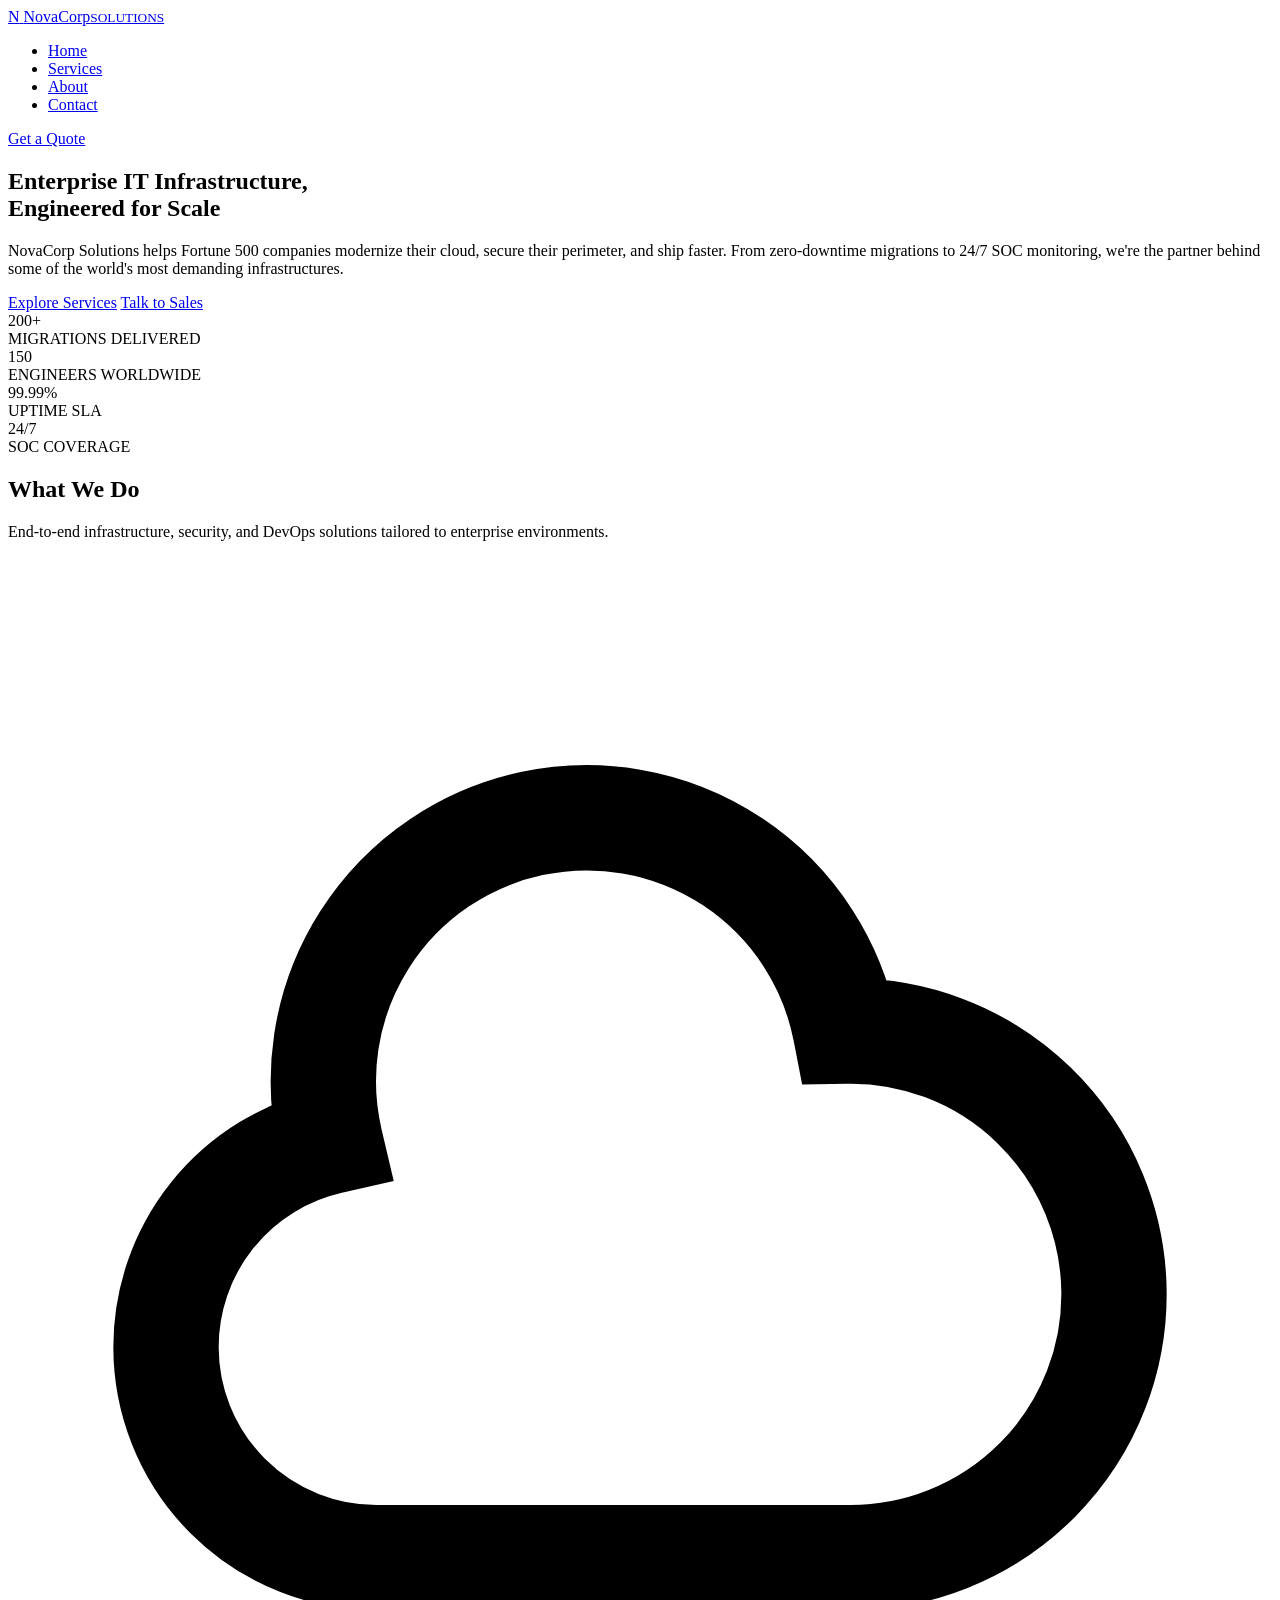
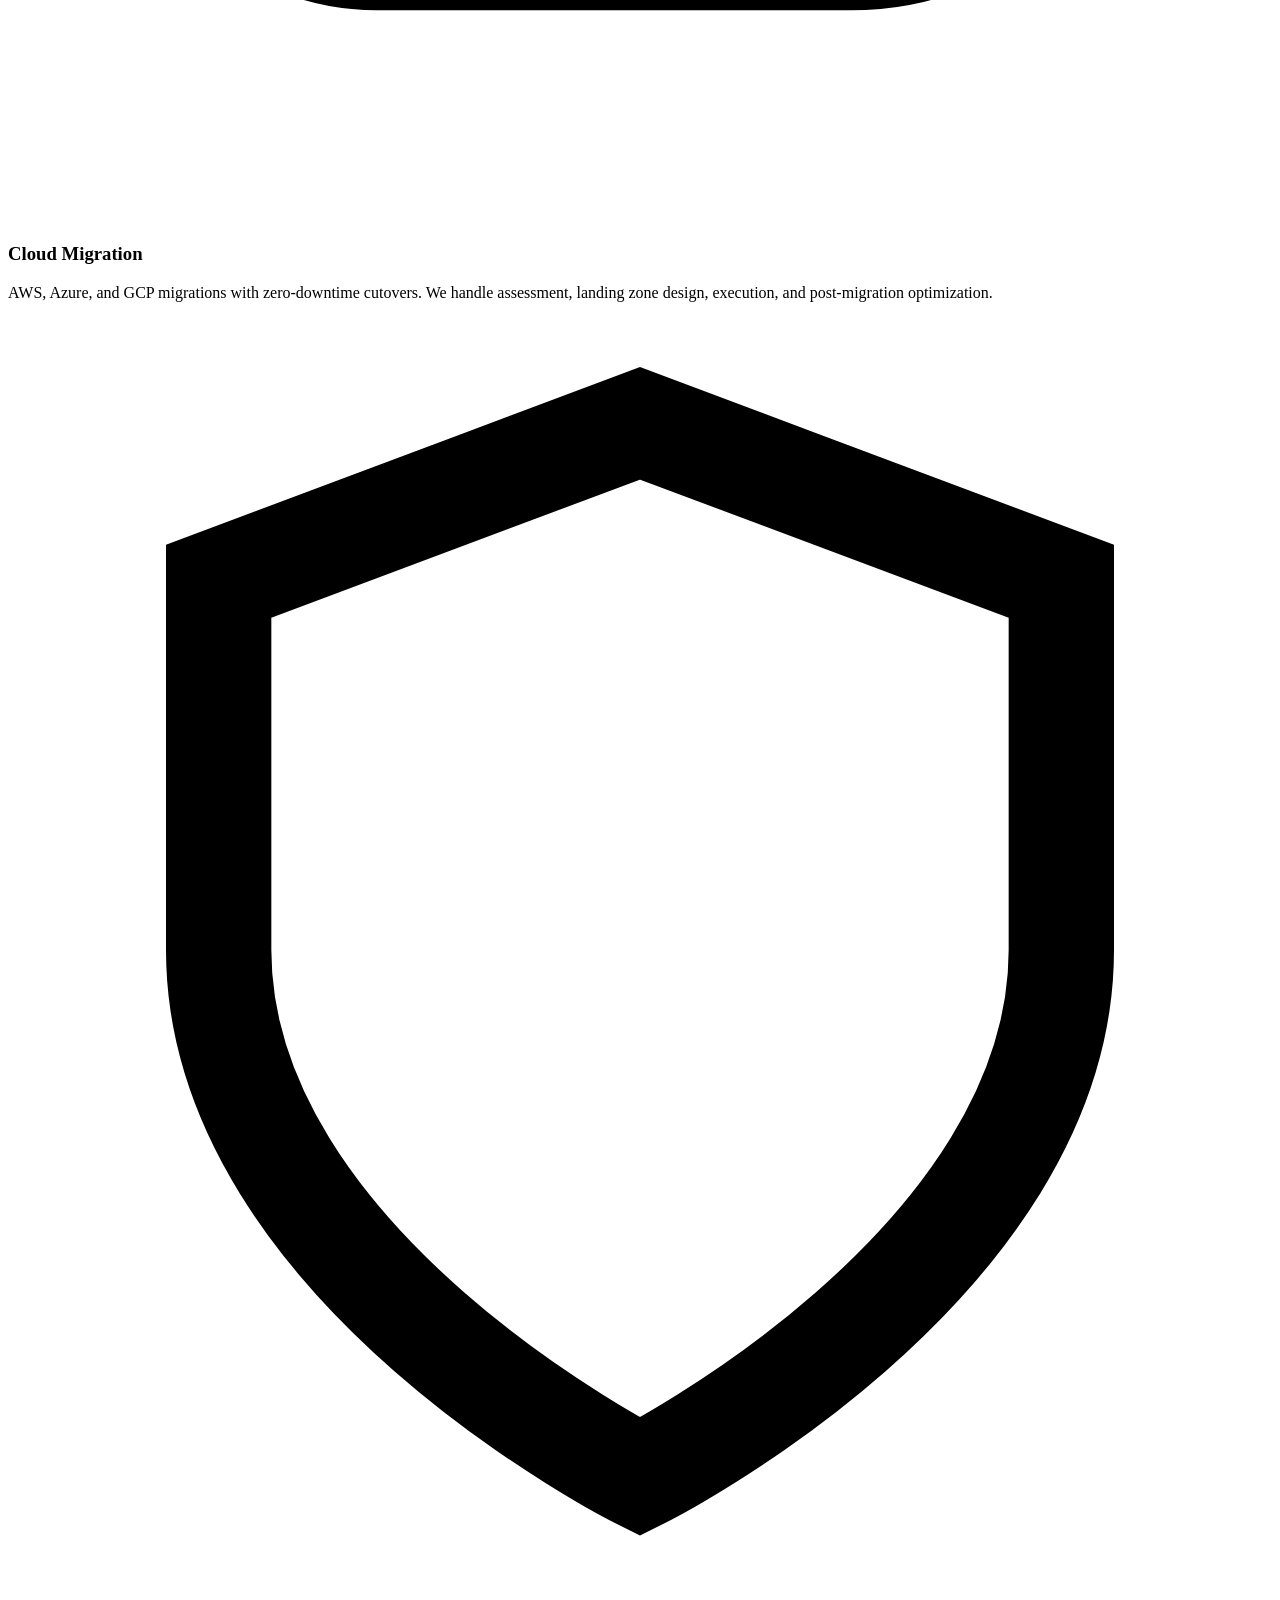
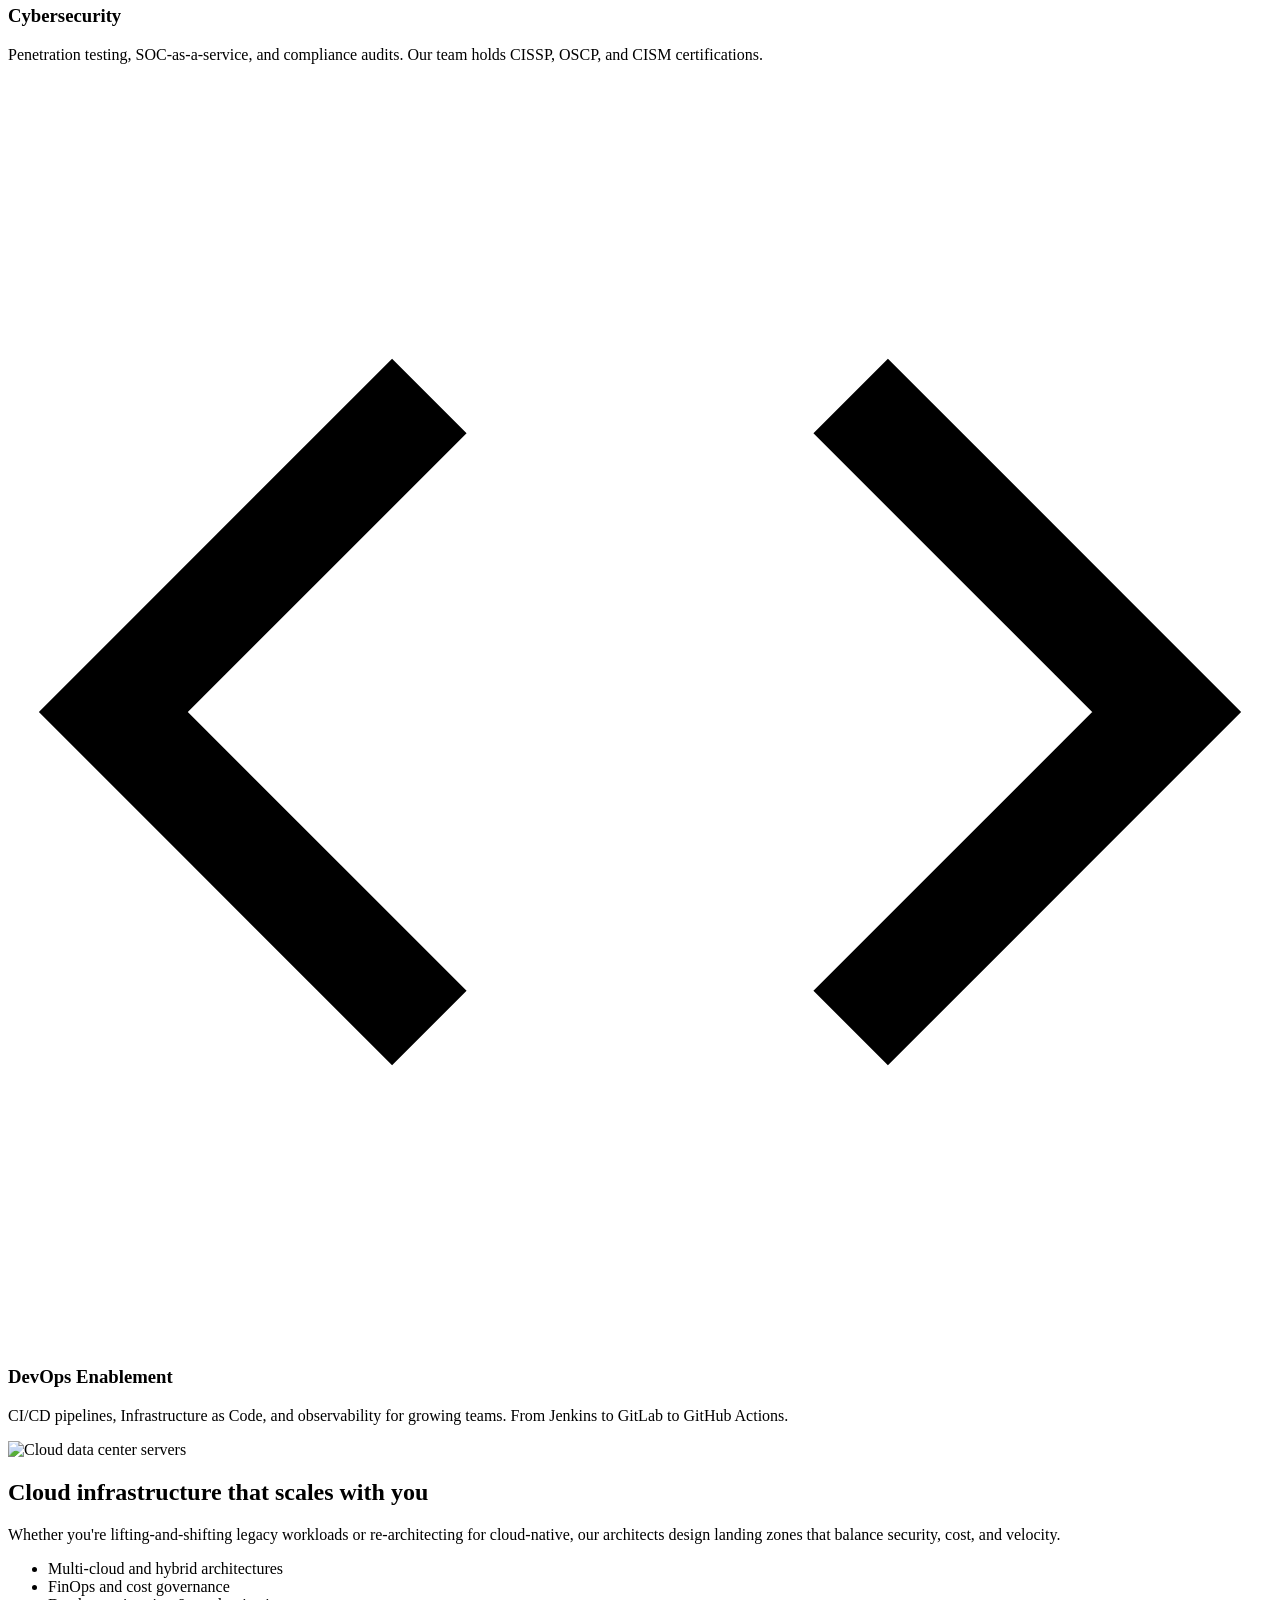
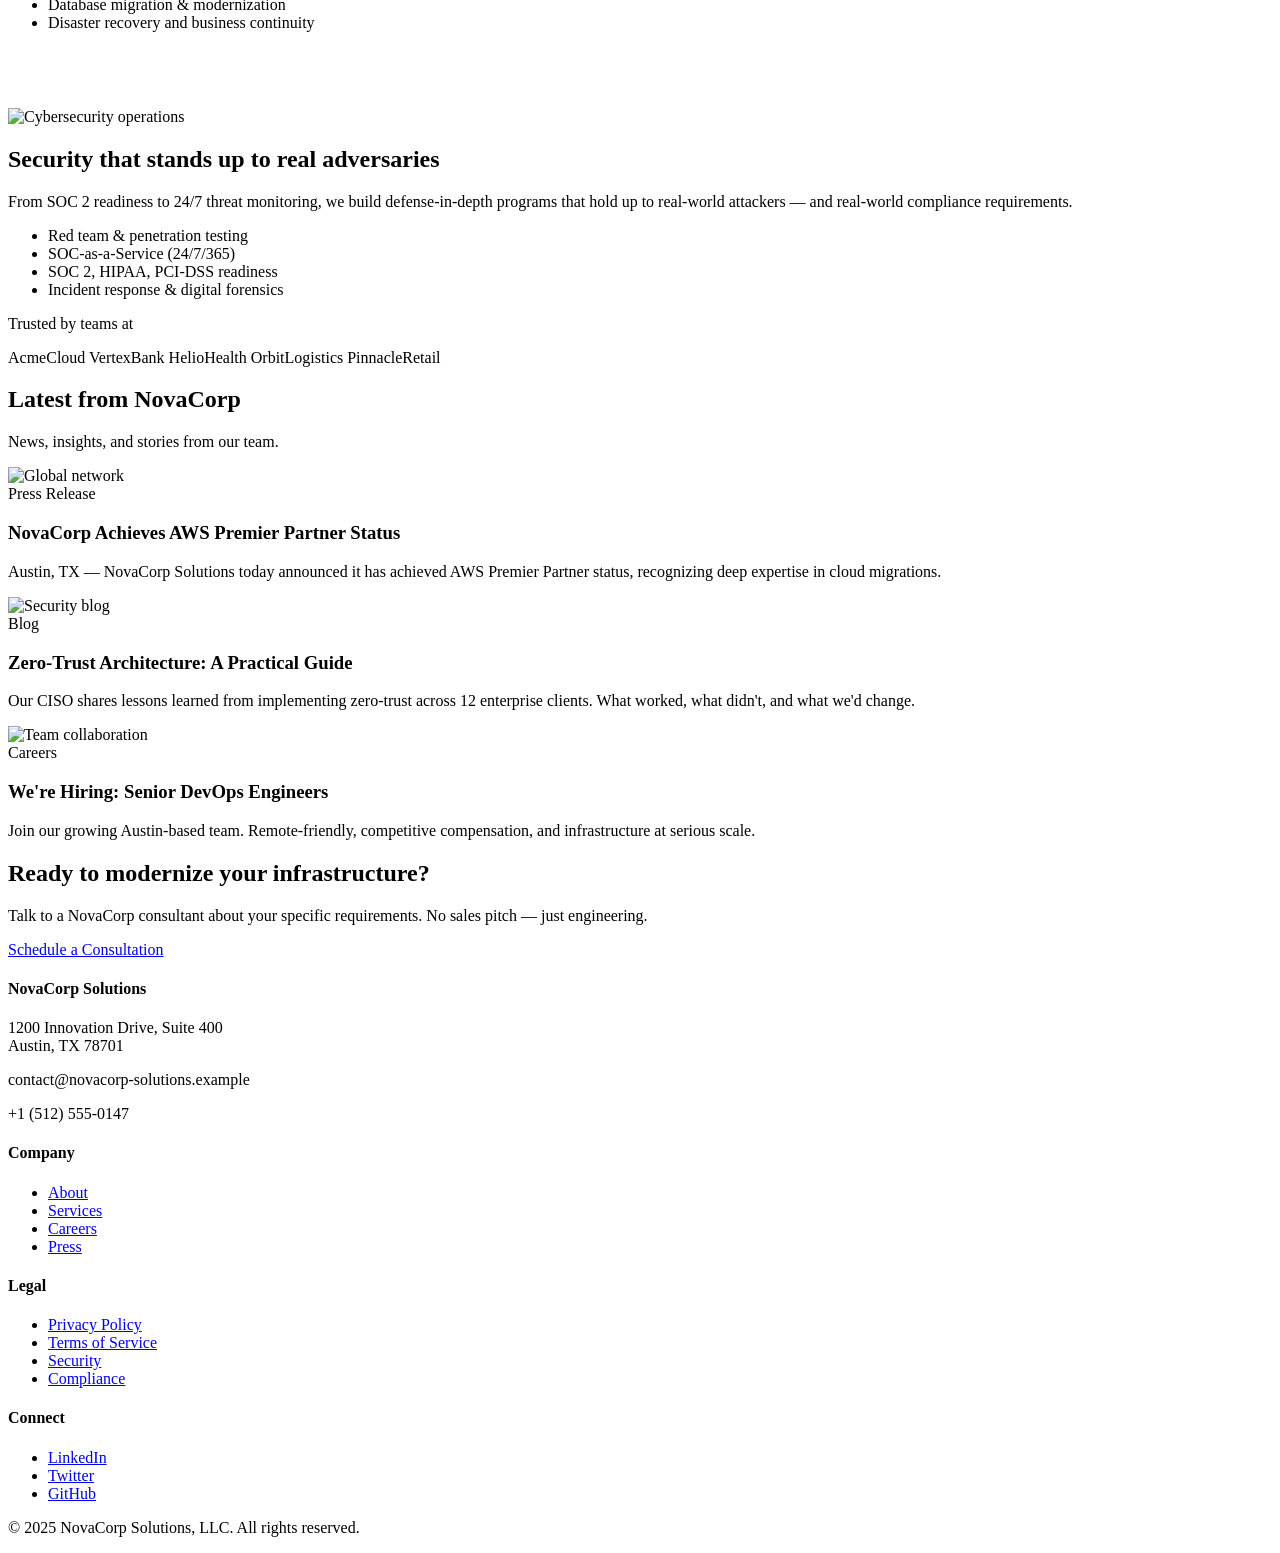
==== index.html @ da63c5ea "Initial Site Upload" ====
<!DOCTYPE html>
<html lang="en">
<head>
    <meta charset="UTF-8">
    <meta name="viewport" content="width=device-width, initial-scale=1.0">
    <meta name="description" content="NovaCorp Solutions - Enterprise IT consulting, cloud infrastructure, and cybersecurity services.">
    <meta name="author" content="NovaCorp Web Team">
    <meta name="generator" content="NovaCorp CMS v2.4.1">
    <title>NovaCorp Solutions | Enterprise IT & Cloud Consulting</title>
    <link rel="stylesheet" href="css/style.css">
    <!-- Dev note: staging deployed from ci-runner-04.novacorp.internal -->
</head>
<body>

<header class="site-header">
    <div class="container nav-wrap">
        <a href="index.html" class="logo">
            <span class="logo-mark">N</span>
            <span class="logo-text">NovaCorp<small>SOLUTIONS</small></span>
        </a>
        <nav><ul>
            <li><a href="index.html" class="active">Home</a></li>
            <li><a href="services.html">Services</a></li>
            <li><a href="about.html">About</a></li>
            <li><a href="contact.html">Contact</a></li>
        </ul></nav>
        <a href="contact.html" class="btn btn-primary">Get a Quote</a>
    </div>
</header>

<section class="hero">
    <div class="container">
        <h1>Enterprise IT Infrastructure,<br><span>Engineered for Scale</span></h1>
        <p>NovaCorp Solutions helps Fortune 500 companies modernize their cloud, secure their perimeter, and ship faster. From zero-downtime migrations to 24/7 SOC monitoring, we're the partner behind some of the world's most demanding infrastructures.</p>
        <div class="hero-actions">
            <a href="services.html" class="btn btn-primary">Explore Services</a>
            <a href="contact.html" class="btn btn-white">Talk to Sales</a>
        </div>
    </div>
</section>

<section class="stats-bar">
    <div class="container stats-grid">
        <div><div class="stat-num">200+</div><div class="stat-label">MIGRATIONS DELIVERED</div></div>
        <div><div class="stat-num">150</div><div class="stat-label">ENGINEERS WORLDWIDE</div></div>
        <div><div class="stat-num">99.99%</div><div class="stat-label">UPTIME SLA</div></div>
        <div><div class="stat-num">24/7</div><div class="stat-label">SOC COVERAGE</div></div>
    </div>
</section>

<section class="section">
    <div class="container">
        <h2 class="section-title">What We Do</h2>
        <p class="section-subtitle">End-to-end infrastructure, security, and DevOps solutions tailored to enterprise environments.</p>
        <div class="grid-3">
            <div class="card">
                <div class="card-icon">
                    <svg fill="none" stroke="currentColor" stroke-width="2" viewBox="0 0 24 24"><path d="M3 15a4 4 0 004 4h9a5 5 0 10-.1-9.999 5.002 5.002 0 10-9.78 2.096A4.001 4.001 0 003 15z"/></svg>
                </div>
                <h3>Cloud Migration</h3>
                <p>AWS, Azure, and GCP migrations with zero-downtime cutovers. We handle assessment, landing zone design, execution, and post-migration optimization.</p>
            </div>
            <div class="card">
                <div class="card-icon">
                    <svg fill="none" stroke="currentColor" stroke-width="2" viewBox="0 0 24 24"><path d="M12 22s8-4 8-10V5l-8-3-8 3v7c0 6 8 10 8 10z"/></svg>
                </div>
                <h3>Cybersecurity</h3>
                <p>Penetration testing, SOC-as-a-service, and compliance audits. Our team holds CISSP, OSCP, and CISM certifications.</p>
            </div>
            <div class="card">
                <div class="card-icon">
                    <svg fill="none" stroke="currentColor" stroke-width="2" viewBox="0 0 24 24"><path d="M16 18l6-6-6-6M8 6l-6 6 6 6"/></svg>
                </div>
                <h3>DevOps Enablement</h3>
                <p>CI/CD pipelines, Infrastructure as Code, and observability for growing teams. From Jenkins to GitLab to GitHub Actions.</p>
            </div>
        </div>
    </div>
</section>

<section class="section-alt">
    <div class="container">
        <div class="feature-row" style="padding: 0 0 60px;">
            <div class="feature-image">
                <img src="https://images.unsplash.com/photo-1558494949-ef010cbdcc31?w=900&q=80" alt="Cloud data center servers">
            </div>
            <div class="feature-text">
                <h2>Cloud infrastructure that scales with you</h2>
                <p>Whether you're lifting-and-shifting legacy workloads or re-architecting for cloud-native, our architects design landing zones that balance security, cost, and velocity.</p>
                <ul>
                    <li>Multi-cloud and hybrid architectures</li>
                    <li>FinOps and cost governance</li>
                    <li>Database migration & modernization</li>
                    <li>Disaster recovery and business continuity</li>
                </ul>
            </div>
        </div>
    </div>
</section>

<section class="section">
    <div class="container">
        <div class="feature-row reverse" style="padding: 0;">
            <div class="feature-image">
                <img src="https://images.unsplash.com/photo-1563986768609-322da13575f3?w=900&q=80" alt="Cybersecurity operations">
            </div>
            <div class="feature-text">
                <h2>Security that stands up to real adversaries</h2>
                <p>From SOC 2 readiness to 24/7 threat monitoring, we build defense-in-depth programs that hold up to real-world attackers — and real-world compliance requirements.</p>
                <ul>
                    <li>Red team & penetration testing</li>
                    <li>SOC-as-a-Service (24/7/365)</li>
                    <li>SOC 2, HIPAA, PCI-DSS readiness</li>
                    <li>Incident response & digital forensics</li>
                </ul>
            </div>
        </div>
    </div>
</section>

<section class="trust section-alt section-tight">
    <div class="container">
        <p class="trust-label">Trusted by teams at</p>
        <div class="logos">
            <span>AcmeCloud</span>
            <span>VertexBank</span>
            <span>HelioHealth</span>
            <span>OrbitLogistics</span>
            <span>PinnacleRetail</span>
        </div>
    </div>
</section>

<section class="section">
    <div class="container">
        <h2 class="section-title">Latest from NovaCorp</h2>
        <p class="section-subtitle">News, insights, and stories from our team.</p>
        <div class="grid-3">
            <div class="card news-card">
                <img src="https://images.unsplash.com/photo-1451187580459-43490279c0fa?w=600&q=80" alt="Global network">
                <div class="news-body">
                    <span class="news-tag">Press Release</span>
                    <h3>NovaCorp Achieves AWS Premier Partner Status</h3>
                    <p>Austin, TX — NovaCorp Solutions today announced it has achieved AWS Premier Partner status, recognizing deep expertise in cloud migrations.</p>
                </div>
            </div>
            <div class="card news-card">
                <img src="https://images.unsplash.com/photo-1614064641938-3bbee52942c7?w=600&q=80" alt="Security blog">
                <div class="news-body">
                    <span class="news-tag">Blog</span>
                    <h3>Zero-Trust Architecture: A Practical Guide</h3>
                    <p>Our CISO shares lessons learned from implementing zero-trust across 12 enterprise clients. What worked, what didn't, and what we'd change.</p>
                </div>
            </div>
            <div class="card news-card">
                <img src="https://images.unsplash.com/photo-1522071820081-009f0129c71c?w=600&q=80" alt="Team collaboration">
                <div class="news-body">
                    <span class="news-tag">Careers</span>
                    <h3>We're Hiring: Senior DevOps Engineers</h3>
                    <p>Join our growing Austin-based team. Remote-friendly, competitive compensation, and infrastructure at serious scale.</p>
                </div>
            </div>
        </div>
    </div>
</section>

<div class="container">
    <div class="cta-banner">
        <h2>Ready to modernize your infrastructure?</h2>
        <p>Talk to a NovaCorp consultant about your specific requirements. No sales pitch — just engineering.</p>
        <a href="contact.html" class="btn btn-white">Schedule a Consultation</a>
    </div>
</div>

<footer class="site-footer">
    <div class="container footer-grid">
        <div>
            <h4>NovaCorp Solutions</h4>
            <p>1200 Innovation Drive, Suite 400<br>Austin, TX 78701</p>
            <p>contact@novacorp-solutions.example</p>
            <p>+1 (512) 555-0147</p>
        </div>
        <div>
            <h4>Company</h4>
            <ul>
                <li><a href="about.html">About</a></li>
                <li><a href="services.html">Services</a></li>
                <li><a href="contact.html">Careers</a></li>
                <li><a href="#">Press</a></li>
            </ul>
        </div>
        <div>
            <h4>Legal</h4>
            <ul>
                <li><a href="#">Privacy Policy</a></li>
                <li><a href="#">Terms of Service</a></li>
                <li><a href=".well-known/security.txt">Security</a></li>
                <li><a href="#">Compliance</a></li>
            </ul>
        </div>
        <div>
            <h4>Connect</h4>
            <ul>
                <li><a href="#">LinkedIn</a></li>
                <li><a href="#">Twitter</a></li>
                <li><a href="#">GitHub</a></li>
            </ul>
        </div>
    </div>
    <div class="footer-bottom">
        <p>&copy; 2025 NovaCorp Solutions, LLC. All rights reserved.</p>
        <!-- Internal admin console: https://admin-portal.novacorp-solutions.example (VPN required) -->
    </div>
</footer>

<script>
    window.NOVACORP_CONFIG = {
        apiBase: "https://api-internal.novacorp-solutions.example/v1",
        publicKey: "pk_live_51NovaCorp8f3a2b9c1d",
        analyticsKey: "AK-9921-NOVA-7734"
    };
    console.log("NovaCorp app v2.4.1 loaded");
</script>
<script src="js/main.js"></script>
</body>
</html>
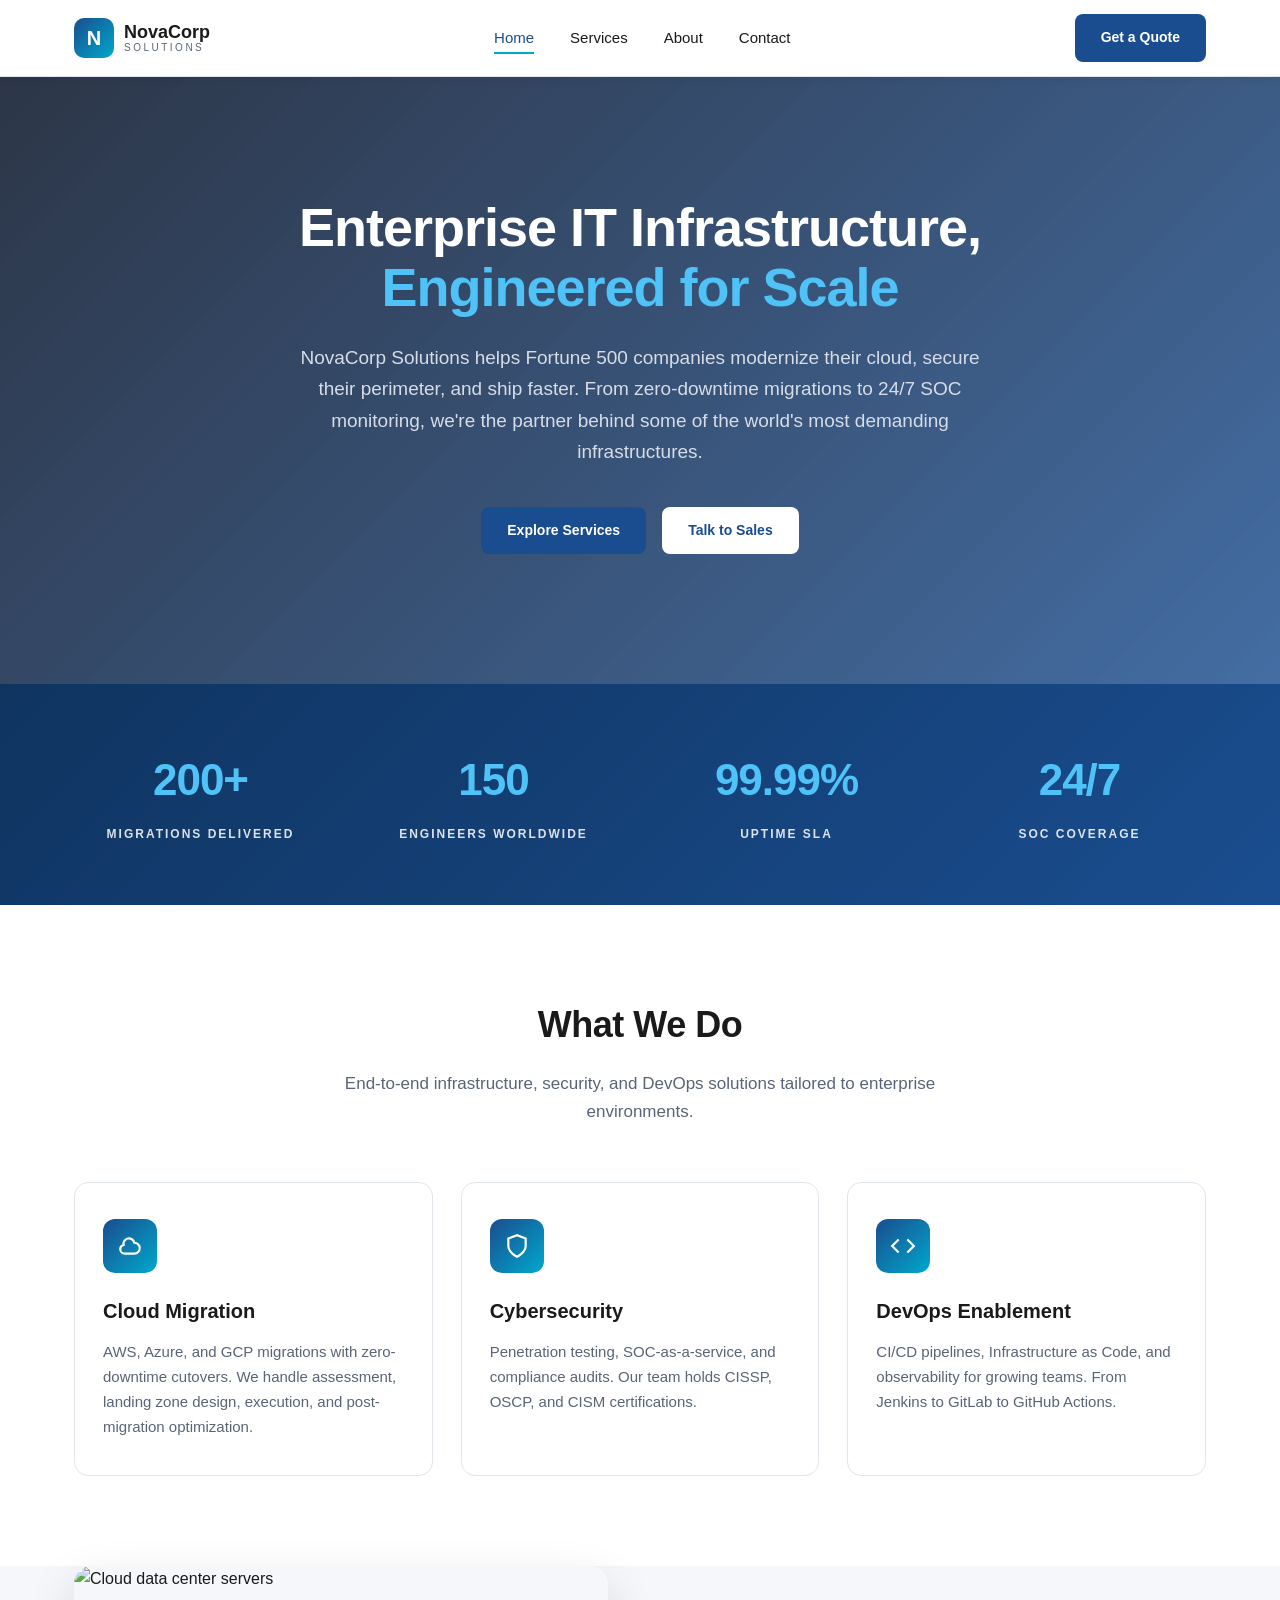
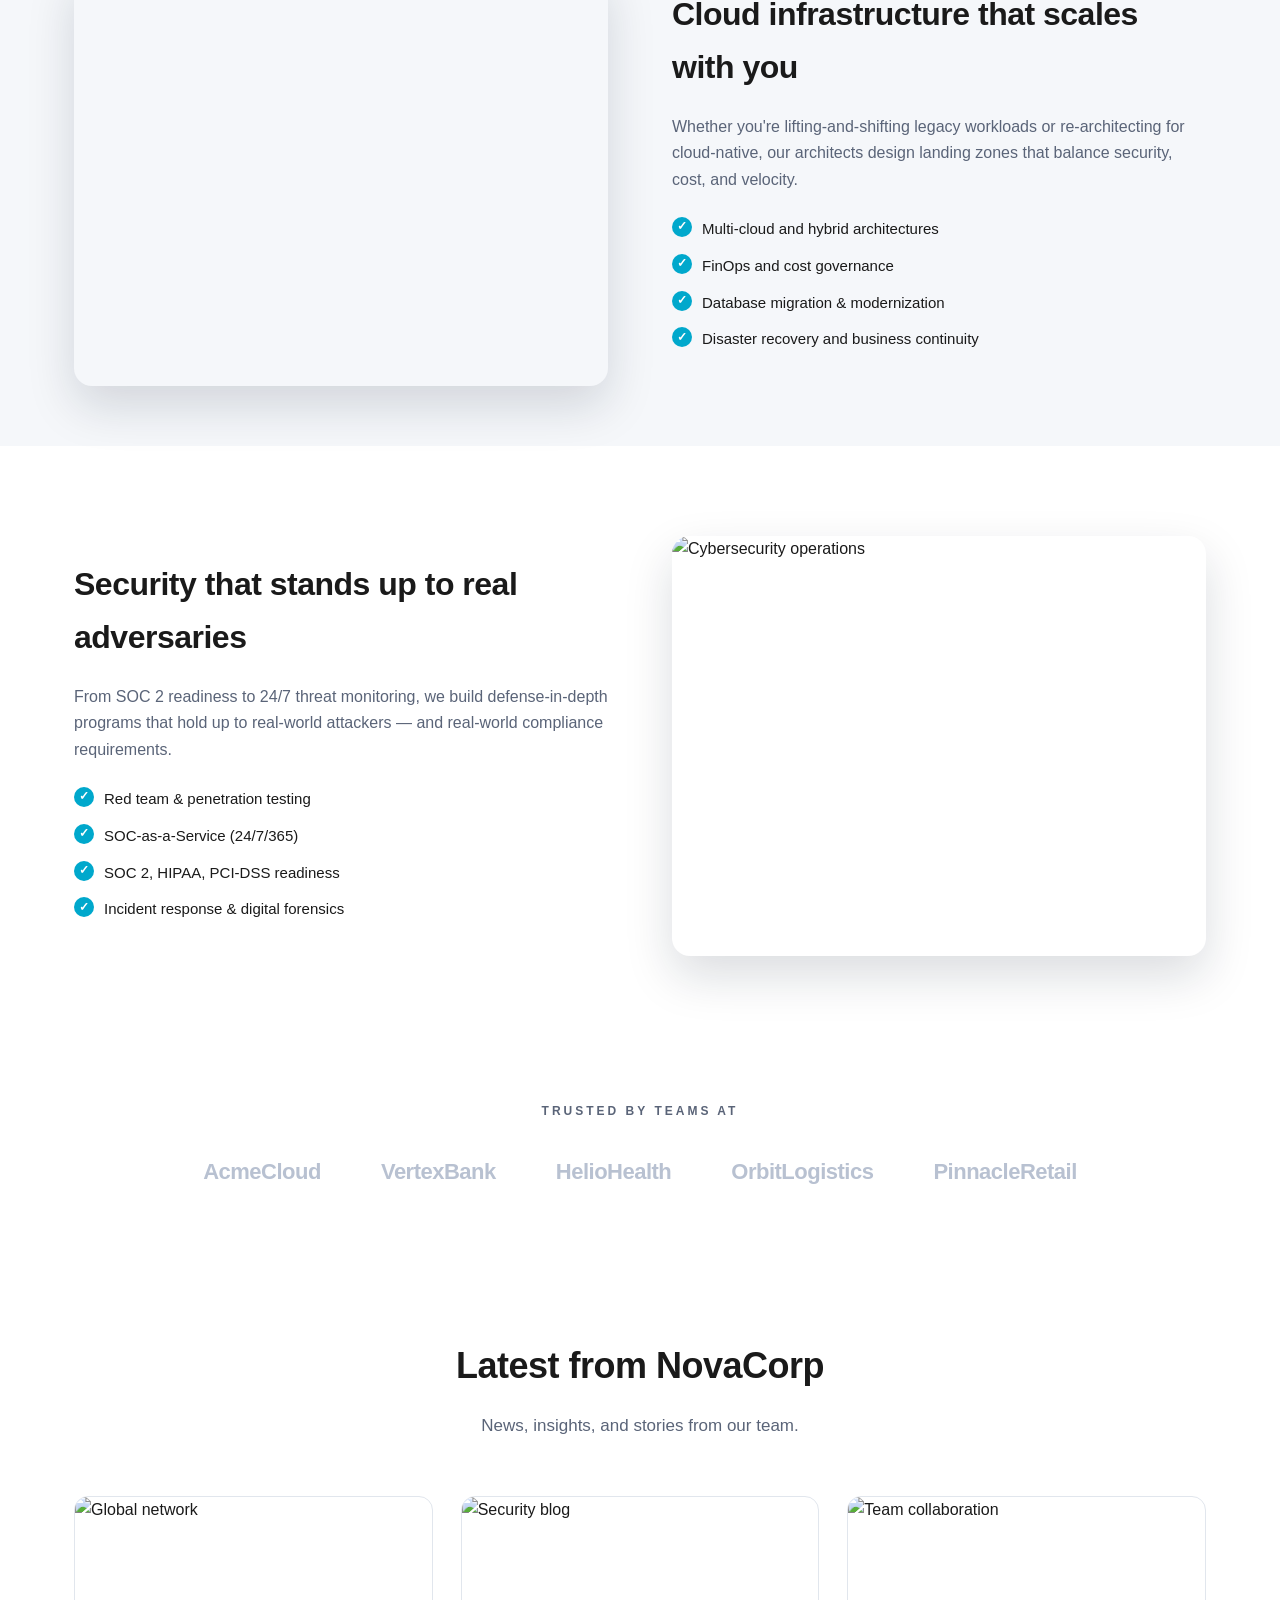
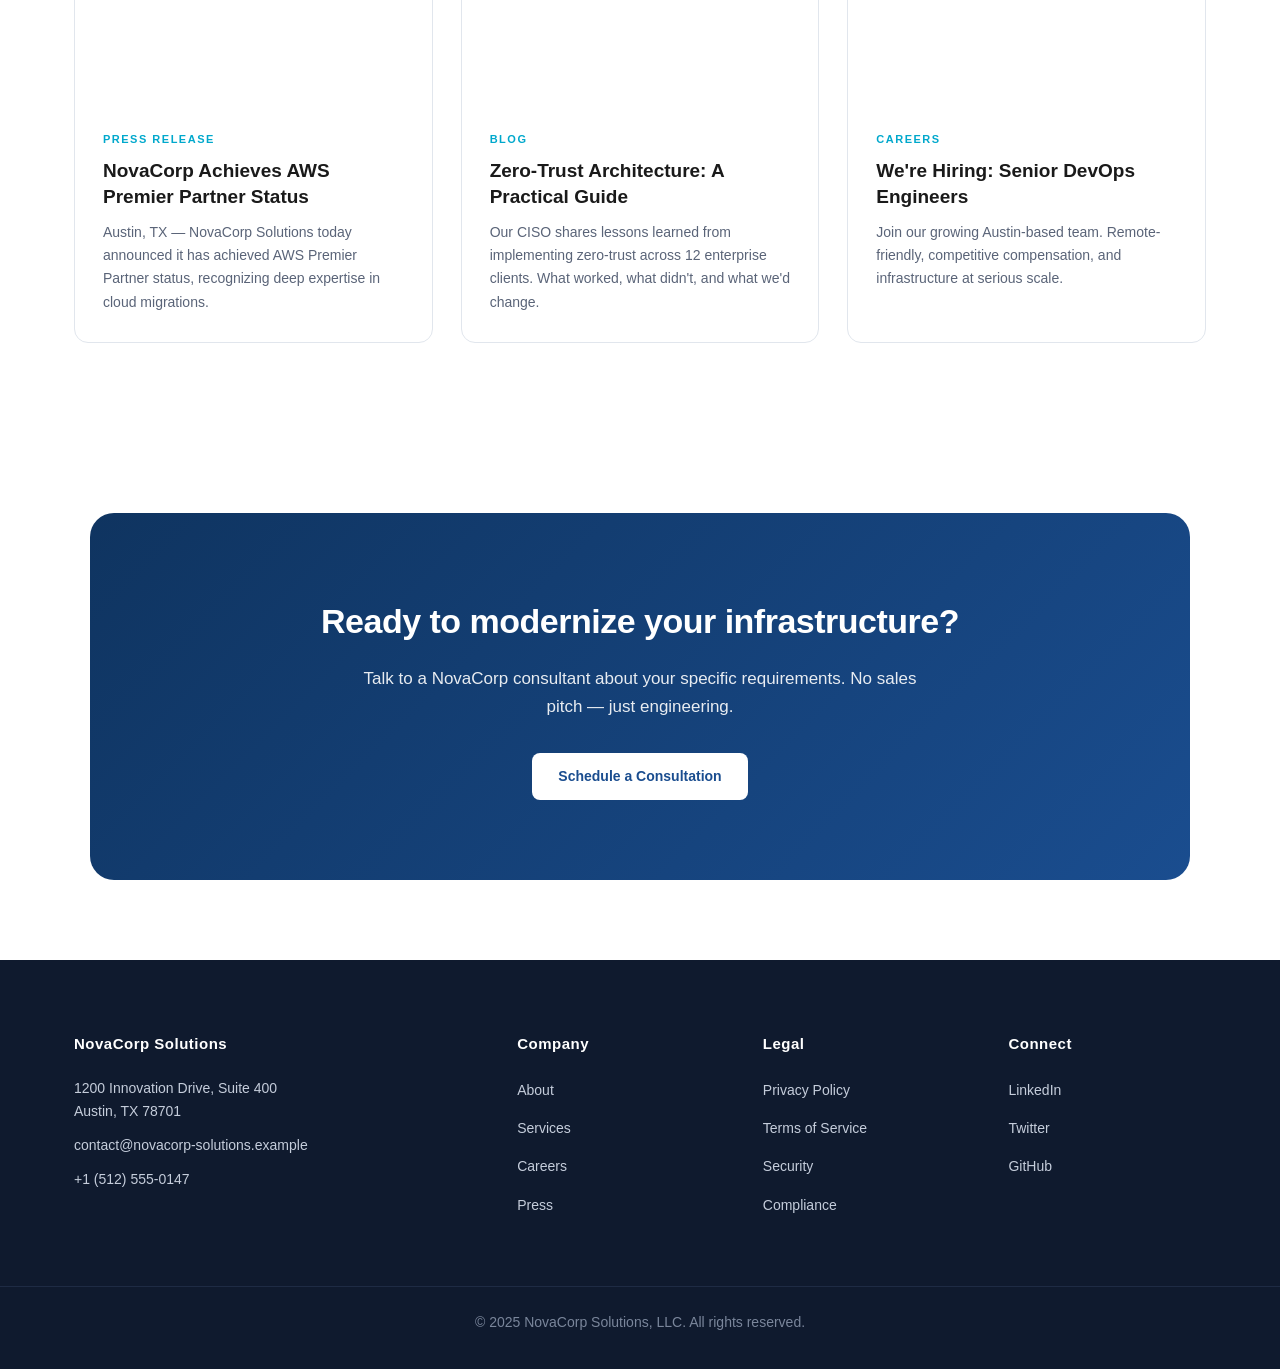
==== commit daa27d1e: "Fix link to security.txt in index.html" ====
--- a/index.html
+++ b/index.html
@@ -194,7 +194,7 @@
             <ul>
                 <li><a href="#">Privacy Policy</a></li>
                 <li><a href="#">Terms of Service</a></li>
-                <li><a href=".well-known/security.txt">Security</a></li>
+                <li><a href="well-known/security.txt">Security</a></li>
                 <li><a href="#">Compliance</a></li>
             </ul>
         </div>
@@ -223,4 +223,4 @@
 </script>
 <script src="js/main.js"></script>
 </body>
-</html>+</html>
--- a/css/style.css
+++ b/css/style.css
@@ -0,0 +1,645 @@
+/* ============================================
+   NovaCorp Solutions — Master Stylesheet
+   ============================================ */
+
+* { margin: 0; padding: 0; box-sizing: border-box; }
+
+:root {
+    --primary: #1a4d8f;
+    --primary-dark: #0f3460;
+    --accent: #00a8cc;
+    --accent-light: #4fc3f7;
+    --text: #1a1a1a;
+    --muted: #5a6478;
+    --bg-light: #f5f7fa;
+    --bg-lighter: #fafbfd;
+    --border: #e1e6ed;
+    --white: #ffffff;
+    --shadow-sm: 0 2px 8px rgba(15,26,46,0.06);
+    --shadow-md: 0 12px 32px rgba(15,26,46,0.10);
+    --shadow-lg: 0 20px 48px rgba(15,26,46,0.15);
+}
+
+html { scroll-behavior: smooth; }
+
+body {
+    font-family: -apple-system, BlinkMacSystemFont, "Segoe UI", Roboto, Helvetica, Arial, sans-serif;
+    color: var(--text);
+    line-height: 1.65;
+    -webkit-font-smoothing: antialiased;
+    background: var(--white);
+}
+
+img { max-width: 100%; display: block; }
+a { color: var(--primary); }
+
+.container {
+    max-width: 1180px;
+    margin: 0 auto;
+    padding: 0 24px;
+}
+
+/* ============ HEADER ============ */
+.site-header {
+    background: var(--white);
+    border-bottom: 1px solid var(--border);
+    position: sticky;
+    top: 0;
+    z-index: 100;
+    box-shadow: var(--shadow-sm);
+}
+.nav-wrap {
+    display: flex;
+    align-items: center;
+    justify-content: space-between;
+    height: 76px;
+}
+.logo {
+    display: flex;
+    align-items: center;
+    gap: 10px;
+    text-decoration: none;
+    color: var(--text);
+}
+.logo-mark {
+    width: 40px; height: 40px;
+    background: linear-gradient(135deg, var(--primary), var(--accent));
+    color: #fff;
+    border-radius: 10px;
+    display: grid; place-items: center;
+    font-weight: 800; font-size: 20px;
+}
+.logo-text {
+    font-weight: 700; font-size: 18px; line-height: 1.1;
+}
+.logo-text small {
+    display: block; font-size: 10px; font-weight: 500;
+    color: var(--muted); letter-spacing: 2.5px;
+}
+nav ul { display: flex; gap: 36px; list-style: none; }
+nav a {
+    text-decoration: none; color: var(--text);
+    font-weight: 500; font-size: 15px;
+    padding: 6px 0; transition: color 0.2s;
+}
+nav a:hover, nav a.active { color: var(--primary); }
+nav a.active { border-bottom: 2px solid var(--accent); }
+
+/* ============ BUTTONS ============ */
+.btn {
+    display: inline-block;
+    padding: 12px 26px;
+    border-radius: 8px;
+    text-decoration: none;
+    font-weight: 600;
+    font-size: 14px;
+    transition: all 0.2s;
+    cursor: pointer;
+    border: none;
+    font-family: inherit;
+}
+.btn-primary { background: var(--primary); color: #fff; }
+.btn-primary:hover { background: var(--primary-dark); }
+.btn-outline {
+    border: 1.5px solid var(--primary);
+    color: var(--primary);
+    background: transparent;
+}
+.btn-outline:hover { background: var(--primary); color: #fff; }
+.btn-white { background: #fff; color: var(--primary); }
+.btn-white:hover { background: #f0f4f9; }
+
+/* ============ PAGE HERO (subpages) ============ */
+.page-header {
+    padding: 80px 0 60px;
+    background: linear-gradient(135deg, var(--primary-dark) 0%, var(--primary) 100%);
+    color: #fff;
+    text-align: center;
+}
+.page-header h1 {
+    font-size: 44px;
+    font-weight: 800;
+    margin-bottom: 16px;
+    letter-spacing: -0.5px;
+}
+.page-header p {
+    font-size: 17px;
+    opacity: 0.9;
+    max-width: 680px;
+    margin: 0 auto;
+}
+
+/* ============ HOME HERO ============ */
+.hero {
+    position: relative;
+    padding: 120px 0 130px;
+    background:
+        linear-gradient(135deg, rgba(15,26,46,0.88) 0%, rgba(26,77,143,0.82) 100%),
+        url('https://images.unsplash.com/photo-1470071459604-3b5ec3a7fe05?w=1920&q=80') center/cover no-repeat;
+    color: #fff;
+    text-align: center;
+}
+.hero h1 {
+    font-size: 54px;
+    font-weight: 800;
+    line-height: 1.12;
+    max-width: 900px;
+    margin: 0 auto 24px;
+    letter-spacing: -1px;
+}
+.hero h1 span { color: var(--accent-light); }
+.hero p {
+    font-size: 19px;
+    color: #d6dde8;
+    max-width: 720px;
+    margin: 0 auto 40px;
+}
+.hero-actions { display: flex; gap: 16px; justify-content: center; flex-wrap: wrap; }
+
+/* ============ SECTIONS ============ */
+.section { padding: 90px 0; }
+.section-alt { background: var(--bg-light); }
+.section-tight { padding: 60px 0; }
+
+.section-title {
+    font-size: 36px;
+    font-weight: 800;
+    text-align: center;
+    margin-bottom: 16px;
+    color: var(--text);
+    letter-spacing: -0.5px;
+}
+.section-subtitle {
+    text-align: center;
+    color: var(--muted);
+    font-size: 17px;
+    max-width: 640px;
+    margin: 0 auto 56px;
+}
+
+/* ============ CARDS / GRIDS ============ */
+.grid-3 {
+    display: grid;
+    grid-template-columns: repeat(3, 1fr);
+    gap: 28px;
+}
+.grid-4 {
+    display: grid;
+    grid-template-columns: repeat(4, 1fr);
+    gap: 28px;
+}
+.grid-2 {
+    display: grid;
+    grid-template-columns: repeat(2, 1fr);
+    gap: 40px;
+}
+
+.card {
+    padding: 36px 28px;
+    background: var(--white);
+    border: 1px solid var(--border);
+    border-radius: 14px;
+    transition: all 0.25s;
+}
+.card:hover {
+    transform: translateY(-4px);
+    box-shadow: var(--shadow-md);
+    border-color: transparent;
+}
+.card h3 { font-size: 20px; margin-bottom: 12px; color: var(--text); }
+.card p { color: var(--muted); font-size: 15px; }
+
+.card-icon {
+    width: 54px; height: 54px;
+    background: linear-gradient(135deg, var(--primary), var(--accent));
+    border-radius: 12px;
+    display: grid; place-items: center;
+    margin-bottom: 22px;
+    color: #fff;
+}
+.card-icon svg { width: 26px; height: 26px; }
+
+/* ============ STATS BAR ============ */
+.stats-bar {
+    background: linear-gradient(135deg, var(--primary-dark) 0%, var(--primary) 100%);
+    color: #fff;
+    padding: 60px 0;
+}
+.stats-grid {
+    display: grid;
+    grid-template-columns: repeat(4, 1fr);
+    gap: 40px;
+    text-align: center;
+}
+.stat-num {
+    font-size: 44px;
+    font-weight: 800;
+    color: var(--accent-light);
+    letter-spacing: -1px;
+}
+.stat-label {
+    font-size: 12px;
+    opacity: 0.85;
+    margin-top: 8px;
+    letter-spacing: 2px;
+    font-weight: 600;
+}
+
+/* ============ TRUST BAR ============ */
+.trust { padding: 56px 0; background: var(--white); text-align: center; }
+.trust-label {
+    font-size: 12px;
+    letter-spacing: 3px;
+    color: var(--muted);
+    text-transform: uppercase;
+    margin-bottom: 32px;
+    font-weight: 600;
+}
+.logos {
+    display: flex;
+    justify-content: center;
+    gap: 60px;
+    flex-wrap: wrap;
+    align-items: center;
+}
+.logos span {
+    font-weight: 800;
+    font-size: 22px;
+    color: #b8c1d1;
+    letter-spacing: -0.5px;
+}
+
+/* ============ FEATURE ROW (image + text) ============ */
+.feature-row {
+    display: grid;
+    grid-template-columns: 1fr 1fr;
+    gap: 64px;
+    align-items: center;
+    padding: 80px 0;
+}
+.feature-row.reverse .feature-image { order: 2; }
+.feature-image img {
+    width: 100%;
+    height: 420px;
+    object-fit: cover;
+    border-radius: 18px;
+    box-shadow: var(--shadow-lg);
+}
+.feature-text h2 {
+    font-size: 32px;
+    margin-bottom: 20px;
+    letter-spacing: -0.5px;
+}
+.feature-text p {
+    color: var(--muted);
+    font-size: 16px;
+    margin-bottom: 16px;
+}
+.feature-text ul { list-style: none; margin-top: 24px; }
+.feature-text li {
+    padding-left: 30px;
+    position: relative;
+    margin-bottom: 12px;
+    color: var(--text);
+    font-size: 15px;
+}
+.feature-text li::before {
+    content: "✓";
+    position: absolute;
+    left: 0;
+    top: 0;
+    width: 20px; height: 20px;
+    background: var(--accent);
+    color: #fff;
+    border-radius: 50%;
+    display: grid; place-items: center;
+    font-size: 12px;
+    font-weight: 700;
+}
+
+/* ============ NEWS CARDS ============ */
+.news-card { padding: 0; overflow: hidden; }
+.news-card img {
+    width: 100%;
+    height: 200px;
+    object-fit: cover;
+}
+.news-card .news-body { padding: 28px; }
+.news-tag {
+    display: inline-block;
+    font-size: 11px;
+    color: var(--accent);
+    text-transform: uppercase;
+    letter-spacing: 1.5px;
+    font-weight: 700;
+    margin-bottom: 10px;
+}
+.news-card h3 { font-size: 19px; margin-bottom: 12px; line-height: 1.35; }
+.news-card p { color: var(--muted); font-size: 14px; }
+
+/* ============ TEAM ============ */
+.team-grid {
+    display: grid;
+    grid-template-columns: repeat(3, 1fr);
+    gap: 32px;
+    margin-top: 48px;
+}
+.team-member {
+    background: #fff;
+    border: 1px solid var(--border);
+    border-radius: 16px;
+    overflow: hidden;
+    text-align: center;
+    transition: transform 0.25s, box-shadow 0.25s;
+}
+.team-member:hover {
+    transform: translateY(-6px);
+    box-shadow: var(--shadow-md);
+}
+.team-member img {
+    width: 100%;
+    height: 300px;
+    object-fit: cover;
+    background: var(--bg-light);
+}
+.team-member .info { padding: 26px 22px; }
+.team-member h3 { font-size: 18px; margin-bottom: 4px; }
+.team-member .role {
+    color: var(--accent);
+    font-size: 13px;
+    font-weight: 700;
+    margin-bottom: 14px;
+    text-transform: uppercase;
+    letter-spacing: 0.5px;
+}
+.team-member p { font-size: 14px; color: var(--muted); }
+
+/* ============ TIMELINE ============ */
+.timeline {
+    position: relative;
+    max-width: 820px;
+    margin: 0 auto;
+    padding: 40px 0;
+}
+.timeline::before {
+    content: "";
+    position: absolute;
+    left: 50%;
+    top: 0; bottom: 0;
+    width: 2px;
+    background: var(--border);
+    transform: translateX(-50%);
+}
+.timeline-item {
+    position: relative;
+    width: 50%;
+    padding: 0 48px 56px;
+}
+.timeline-item:nth-child(odd) { left: 0; text-align: right; }
+.timeline-item:nth-child(even) { left: 50%; }
+.timeline-item::before {
+    content: "";
+    position: absolute;
+    width: 18px; height: 18px;
+    background: var(--accent);
+    border: 4px solid #fff;
+    border-radius: 50%;
+    top: 4px;
+    box-shadow: 0 0 0 3px var(--accent);
+    z-index: 1;
+}
+.timeline-item:nth-child(odd)::before { right: -9px; }
+.timeline-item:nth-child(even)::before { left: -9px; }
+.timeline-year {
+    font-size: 26px;
+    font-weight: 800;
+    color: var(--primary);
+    margin-bottom: 8px;
+    letter-spacing: -0.5px;
+}
+.timeline-item p { color: var(--muted); font-size: 15px; }
+
+/* ============ VALUES ============ */
+.values-grid {
+    display: grid;
+    grid-template-columns: repeat(3, 1fr);
+    gap: 32px;
+    margin-top: 48px;
+}
+.value-card {
+    padding: 36px 30px;
+    background: var(--white);
+    border-radius: 16px;
+    border: 1px solid var(--border);
+    border-top: 4px solid var(--accent);
+    transition: transform 0.25s;
+}
+.value-card:hover { transform: translateY(-4px); }
+.value-card h3 { font-size: 20px; margin-bottom: 12px; color: var(--primary); }
+.value-card p { color: var(--muted); font-size: 15px; }
+
+/* ============ SERVICE DETAIL ============ */
+.service-detail { padding: 80px 0; border-bottom: 1px solid var(--border); }
+.service-detail:last-of-type { border-bottom: none; }
+.service-detail-grid {
+    display: grid;
+    grid-template-columns: 1fr 1fr;
+    gap: 64px;
+    align-items: center;
+}
+.service-detail.reverse .service-detail-grid > .service-image { order: -1; }
+.service-detail h2 {
+    font-size: 30px;
+    margin-bottom: 20px;
+    color: var(--text);
+    letter-spacing: -0.5px;
+}
+.service-image img {
+    width: 100%;
+    height: 400px;
+    object-fit: cover;
+    border-radius: 18px;
+    box-shadow: var(--shadow-lg);
+}
+.price-tag {
+    display: inline-block;
+    padding: 6px 16px;
+    background: rgba(0,168,204,0.1);
+    color: var(--accent);
+    border-radius: 20px;
+    font-size: 12px;
+    font-weight: 700;
+    margin-bottom: 20px;
+    letter-spacing: 1px;
+    text-transform: uppercase;
+}
+.check-list { list-style: none; margin-top: 28px; }
+.check-list li {
+    padding-left: 30px;
+    position: relative;
+    margin-bottom: 12px;
+    font-size: 15px;
+}
+.check-list li::before {
+    content: "✓";
+    position: absolute;
+    left: 0; top: 0;
+    width: 20px; height: 20px;
+    background: var(--accent);
+    color: #fff;
+    border-radius: 50%;
+    display: grid; place-items: center;
+    font-size: 12px;
+    font-weight: 700;
+}
+
+/* ============ CTA BANNER ============ */
+.cta-banner {
+    background: linear-gradient(135deg, var(--primary-dark) 0%, var(--primary) 100%);
+    color: #fff;
+    padding: 80px 60px;
+    text-align: center;
+    border-radius: 24px;
+    margin: 80px auto;
+    max-width: 1100px;
+}
+.cta-banner h2 {
+    font-size: 34px;
+    margin-bottom: 16px;
+    letter-spacing: -0.5px;
+}
+.cta-banner p {
+    font-size: 17px;
+    opacity: 0.9;
+    margin-bottom: 32px;
+    max-width: 560px;
+    margin-left: auto;
+    margin-right: auto;
+}
+
+/* ============ CONTACT ============ */
+.contact-grid {
+    display: grid;
+    grid-template-columns: 1.2fr 1fr;
+    gap: 64px;
+    align-items: start;
+}
+.form-group { margin-bottom: 22px; }
+.form-group label {
+    display: block;
+    margin-bottom: 8px;
+    font-weight: 600;
+    font-size: 14px;
+    color: var(--text);
+}
+.form-group input,
+.form-group textarea,
+.form-group select {
+    width: 100%;
+    padding: 13px 16px;
+    border: 1.5px solid var(--border);
+    border-radius: 8px;
+    font-size: 15px;
+    font-family: inherit;
+    transition: border-color 0.2s;
+    background: #fff;
+}
+.form-group input:focus,
+.form-group textarea:focus,
+.form-group select:focus {
+    outline: none;
+    border-color: var(--accent);
+}
+.info-card {
+    background: var(--bg-light);
+    padding: 36px 32px;
+    border-radius: 16px;
+    margin-bottom: 24px;
+}
+.info-card h3 {
+    font-size: 18px;
+    margin-bottom: 16px;
+    color: var(--primary);
+}
+.info-card p {
+    color: var(--muted);
+    font-size: 15px;
+    margin-bottom: 8px;
+}
+.info-card strong { color: var(--text); }
+
+/* ============ FOOTER ============ */
+.site-footer {
+    background: #0f1a2e;
+    color: #c5cddb;
+    padding: 72px 0 0;
+    margin-top: 0;
+}
+.footer-grid {
+    display: grid;
+    grid-template-columns: 2fr 1fr 1fr 1fr;
+    gap: 48px;
+    padding-bottom: 56px;
+}
+.site-footer h4 {
+    color: #fff;
+    margin-bottom: 20px;
+    font-size: 15px;
+    font-weight: 700;
+    letter-spacing: 0.5px;
+}
+.site-footer ul { list-style: none; }
+.site-footer li { margin-bottom: 12px; }
+.site-footer a {
+    color: #c5cddb;
+    text-decoration: none;
+    font-size: 14px;
+    transition: color 0.2s;
+}
+.site-footer a:hover { color: #fff; }
+.site-footer p { font-size: 14px; margin-bottom: 10px; line-height: 1.7; }
+.footer-bottom {
+    border-top: 1px solid #1e2b44;
+    padding: 24px 0;
+    text-align: center;
+    font-size: 13px;
+    color: #7a869b;
+}
+
+/* ============ RESPONSIVE ============ */
+@media (max-width: 968px) {
+    .grid-3, .grid-4, .values-grid, .team-grid { grid-template-columns: repeat(2, 1fr); }
+    .stats-grid { grid-template-columns: repeat(2, 1fr); }
+    .footer-grid { grid-template-columns: 1fr 1fr; }
+    .feature-row, .service-detail-grid, .contact-grid {
+        grid-template-columns: 1fr;
+        gap: 40px;
+    }
+    .feature-row.reverse .feature-image { order: 0; }
+    .service-detail.reverse .service-detail-grid > .service-image { order: 0; }
+    .feature-image img, .service-image img { height: 320px; }
+    .hero h1 { font-size: 38px; }
+    .page-header h1 { font-size: 32px; }
+    .section-title { font-size: 28px; }
+    .timeline::before { left: 20px; }
+    .timeline-item {
+        width: 100%;
+        left: 0 !important;
+        text-align: left !important;
+        padding-left: 56px;
+        padding-right: 0;
+    }
+    .timeline-item::before { left: 12px !important; right: auto !important; }
+    .cta-banner { padding: 56px 32px; margin: 60px 24px; }
+    nav ul { display: none; }
+}
+@media (max-width: 600px) {
+    .grid-3, .grid-4, .values-grid, .team-grid, .stats-grid { grid-template-columns: 1fr; }
+    .footer-grid { grid-template-columns: 1fr; }
+    .hero { padding: 80px 0 90px; }
+    .hero h1 { font-size: 30px; }
+    .hero p { font-size: 16px; }
+    .section { padding: 60px 0; }
+    .logos { gap: 32px; }
+    .logos span { font-size: 18px; }
+}
